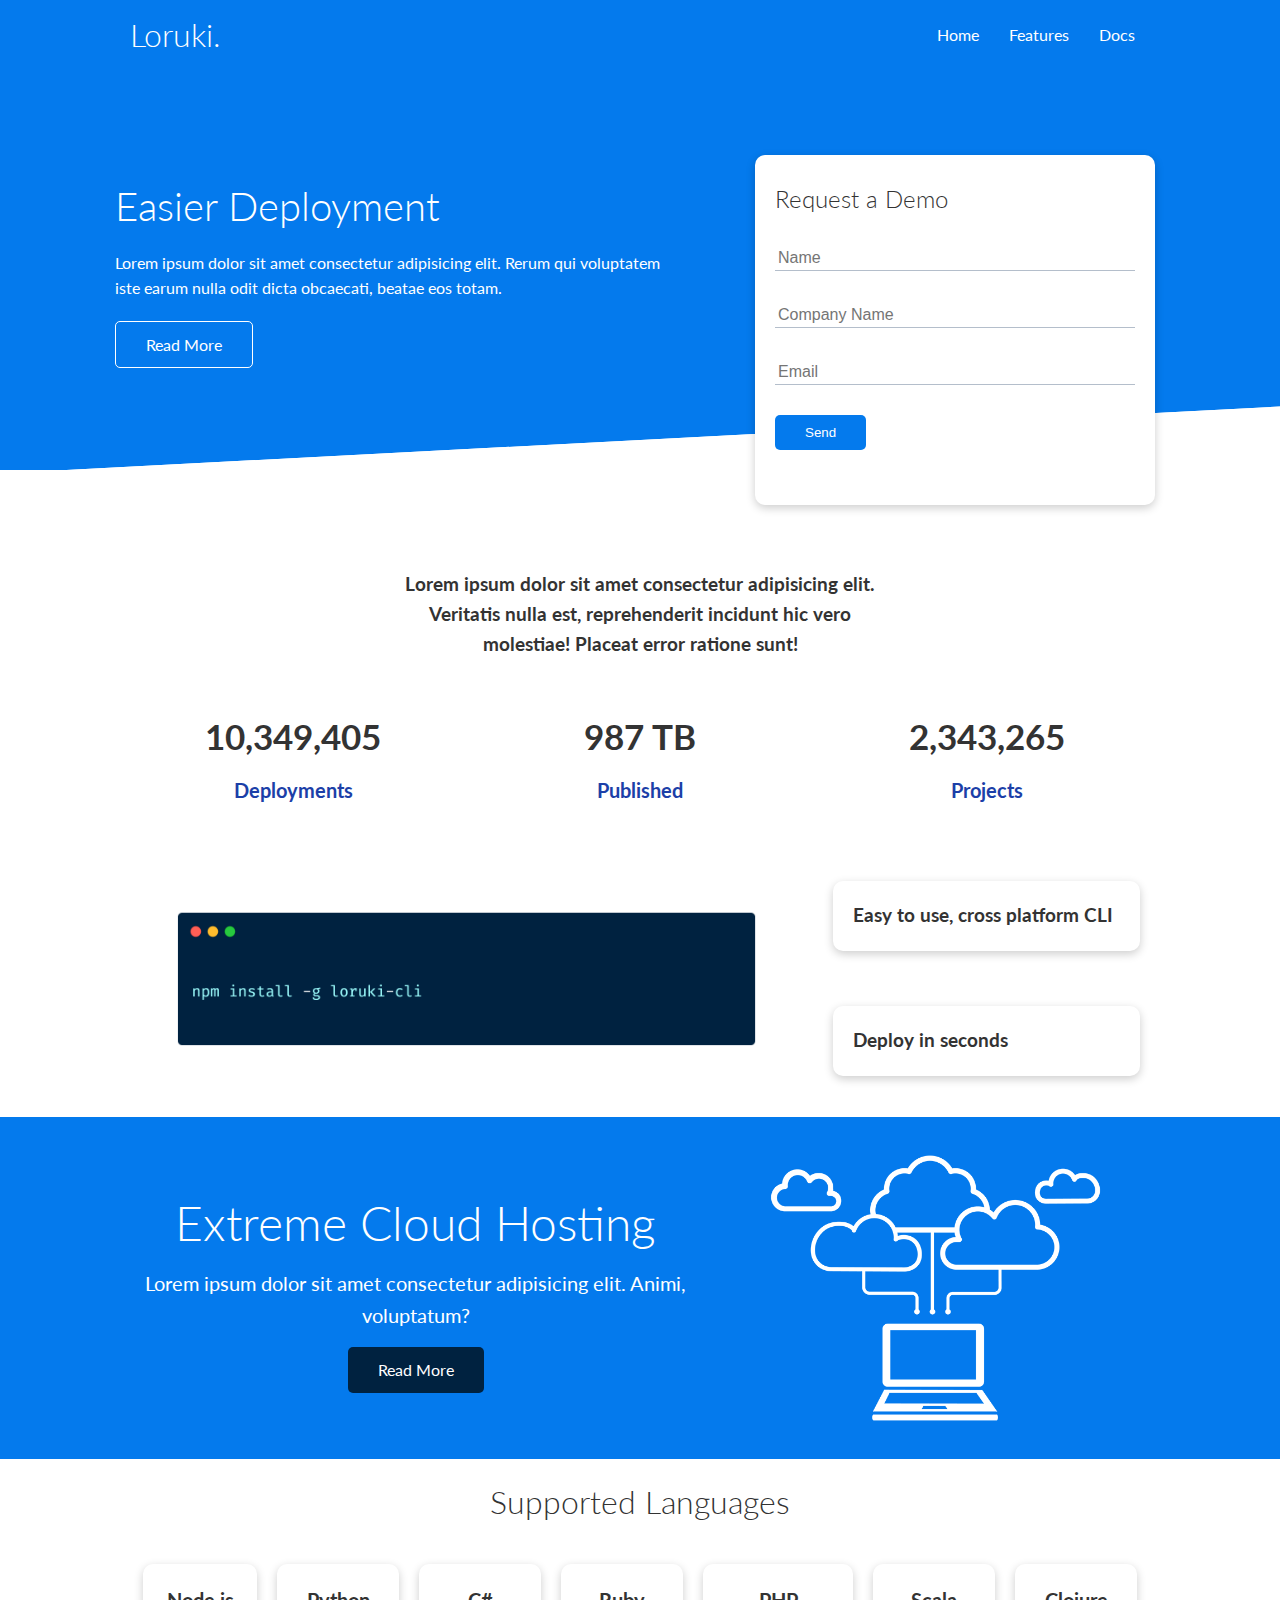
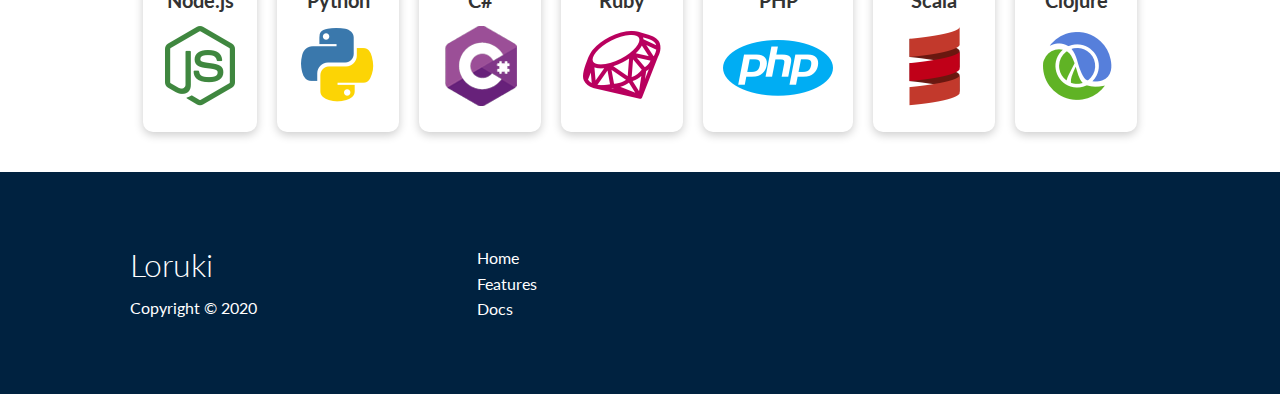
==== Project 1/index.html @ 33ec1b03 "Add files via upload" ====
<!DOCTYPE html>
<html lang="en">
<head>
    <meta charset="UTF-8">
    <meta http-equiv="X-UA-Compatible" content="IE=edge">
    <meta name="viewport" content="width=device-width, initial-scale=1.0">
    <link rel="stylesheet" href="https://cdnjs.cloudflare.com/ajax/libs/font-awesome/5.15.3/css/all.min.css" integrity="sha512-iBBXm8fW90+nuLcSKlbmrPcLa0OT92xO1BIsZ+ywDWZCvqsWgccV3gFoRBv0z+8dLJgyAHIhR35VZc2oM/gI1w==" crossorigin="anonymous" referrerpolicy="no-referrer" />
    <link rel = "stylesheet" href = "css/style.css">
    <link rel = "stylesheet" href = "css/utilities.css">
    <title>Loruki | Cloud Hosting For Everyone</title>
</head>
<body>
    <!-- Navbar -->
    <div class="navbar">

        <div class="container flex">
            <h1 class="logo">Loruki.</h1>
            <nav>

                <ul>

                    <li><a href="index.html">Home</a></li>
                    <li><a href="features.html">Features</a></li>
                    <li><a href="docs.html">Docs</a></li>
                    
                    

                </ul>

            </nav>
        </div>

    </div>

    <!-- Showcase -->

    <section class="showcase">

        <div class="container grid">

            <div class="showcase-text">

                <h1>Easier Deployment</h1>
                <p>Lorem ipsum dolor sit amet consectetur adipisicing elit. Rerum qui voluptatem iste earum nulla odit dicta obcaecati, beatae eos totam.</p>
                <a href="features.html" class="btn btn-outline">Read More</a>
            </div>

            <div class="showcase-form card">

                <h2>Request a Demo</h2>
                <form>
                    <div class="form-control">
                        <input type="text" name="name" placeholder="Name" required>
                    </div>
                    <div class="form-control">
                        <input type="text" name="company" placeholder="Company Name" required>
                    </div>
                    <div class="form-control">
                        <input type="email" name="email" placeholder="Email" required>
                    </div>
                    <input type="submit" value="Send" class="btn btn-primary">
                </form>

            </div>

        </div>

    </section>

    <!-- Stats -->
    <section class="stats">

        <div class="container">

            <h3 class="stats-heading text-center">

                Lorem ipsum dolor sit amet consectetur adipisicing elit. Veritatis nulla est, reprehenderit incidunt hic vero molestiae! Placeat error ratione sunt!

            </h3>

            <div class="grid grid-3 text-center my-4">

                <div>
                    <i class="fas fa-server fa-3x"></i>
                    <h3>10,349,405</h3>
                    <p class="text-secondary">Deployments</p>
                </div>
                <div>
                    <i class="fas fa-upload fa-3x"></i>
                    <h3>987 TB</h3>
                    <p class="text-secondary">Published</p>
                </div>
                <div>
                    <i class="fas fa-project-diagram fa-3x"></i>
                    <h3>2,343,265</h3>
                    <p class="text-secondary">Projects</p>
                </div>

            </div>

        </div>

    </section>

    <!-- Cli -->

    <section class="cli">

        <div class="container grid">

            <img src="images/cli.png" alt="CLI image">
            <div class="card">
                <h3>Easy to use, cross platform CLI</h3>
            </div>
            <div class="card">
                <h3>Deploy in seconds</h3>
            </div>
        </div>

    </section>

    <section class="cloud bg-primary my-2 py-2">

        <div class="container grid">

            <div class="text-center">

                <h2 class="lg">Extreme Cloud Hosting</h2>
                <p class="lead my-1">Lorem ipsum dolor sit amet consectetur adipisicing elit. Animi, voluptatum?</p>
                <a href="features.html" class="btn btn-dark">Read More</a>
            </div>
            <img src="images/cloud.png" alt="">

        </div>

    </section>

    <!-- Languages -->
    <section class="languages">

        <h2 class="md text-center my-2">Supported Languages</h2>
        <div class="container flex">

            <div class="card">
                <h4>Node.js</h4>
                <img src="images/logos/node.png" alt="">
            </div>
            <div class="card">
                <h4>Python</h4>
                <img src="images/logos/python.png" alt="">
              </div>
              <div class="card">
                <h4>C#</h4>
                <img src="images/logos/csharp.png" alt="">
              </div>
              <div class="card">
                <h4>Ruby</h4>
                <img src="images/logos/ruby.png" alt="">
              </div>
              <div class="card">
                <h4>PHP</h4>
                <img src="images/logos/php.png" alt="">
              </div>
              <div class="card">
                <h4>Scala</h4>
                <img src="images/logos/scala.png" alt="">
              </div>
              <div class="card">
                <h4>Clojure</h4>
                <img src="images/logos/clojure.png" alt="">
              </div>

        </div>
    </section>

    <!-- Footer -->

    <footer class="footer bg-dark py-5">

        <div class="container grid grid-3">

            <div>

                <h1>Loruki</h1>
                <p>Copyright &copy; 2020</p>

            </div>

            <nav>

                <ul>
                    <li><a href="index.html">Home</a></li>
                    <li><a href="features.html">Features</a></li>
                    <li><a href="docs.html">Docs</a></li>
                </ul>

            </nav>
            <div class="social">
                <a href="#"><i class="fab fa-github fa-2x"></i></a>
                <a href="#"><i class="fab fa-facebook fa-2x"></i></a>
                <a href="#"><i class="fab fa-instagram fa-2x"></i></a>
                <a href="#"><i class="fab fa-twitter fa-2x"></i></a>
            </div>

        </div>

    </footer>

</body>
</html>
---- Project 1/css/style.css ----
@import url('https://fonts.googleapis.com/css2?family=Lato:wght@300&display=swap');

:root {
    --primary-color: #047aed;
    --secondary-color: #1c3fa8;
    --dark-color: #002240;
    --light-color: #f4f4f4;
    --success-color: #5cb85c;
    --error-color: #d9534f;
}

* {
    box-sizing: border-box;
    padding: 0;
    margin: 0;
}

body {
    font-family: 'Lato', sans-serif;
    color:#333;
    line-height: 1.6;
}

ul {
    list-style-type: none;
}

a {
    text-decoration: none;
    color: #333;
}

h1,
h2 {
    font-weight: 300;
    line-height: 1.2;
    margin: 10px 0;
}

p {
    margin: 10px 0;
}

img {
    width:100%;
}

code, pre {
    background-color: #333;
    color: #fff;
    padding: 10px;
}

/* Navbar */

.navbar {
    background-color: var(--primary-color);
    color: #fff;
    height:70px;
}

.navbar ul {
    display:flex;
}

.navbar a {
    color:#fff;
    padding: 10px;
    margin: 0 5px;
}

.navbar a:hover {
    border-bottom: 2px #fff solid;
}

.navbar .flex {
    justify-content: space-between;
}

/* Showcase */

.showcase {
    height:400px;
    background-color: var(--primary-color);
    color:#fff;
    position: relative;
}

.showcase h1 {
    font-size: 40px;
}

.showcase p {
    margin: 20px 0;
    font-size: 1rem;
}

.showcase .grid {
    grid-template-columns: 55% 45%;
    gap: 30px;
    overflow: visible;
}

.showcase-form {
    position: relative;
    top:60px;
    height: 350px;
    width: 400px;
    padding: 40px;
    z-index: 100;
    justify-self: flex-end;
}

.showcase-form .form-control {
    margin: 30px 0;
}

.showcase-form input[type='text'],
.showcase-form input[type='email'] {
    border: 0;
    border-bottom: 1px solid #b4becb;
    width:100%;
    padding:3px;
    font-size: 16px;
}

.showcase-form input:focus {
    outline:none;
}

.showcase::before, .showcase::after {
    content: '';
    position: absolute;
    height: 100px;
    bottom:-70px;
    right:0;
    left:0;
    background:#fff;
    transform: skewY(-3deg);
    -webkit-transform: skewY(-3deg);
    -moz-transform: skewY(-3deg);
    -ms-transform: skewY(-3deg);
}

/* Stats */

.stats {
    padding-top: 100px;
}

.stats-heading {
    max-width: 500px;
    margin:auto;
}

.stats .grid h3 {
    font-size:35px;
}

.stats .grid p {
    font-size:20px;
    font-weight: bold;
}

/* CLI */

.cli .grid {
    grid-template-columns: repeat(3, 1fr);
    grid-template-rows: repeat(2, 1fr);
}

.cli .grid > *:first-child {
    grid-column: 1/ span 2;
    grid-row: 1 / span 2;
}

/* Cloud */
.cloud .grid {
    grid-template-columns: 4fr 3fr;
}

/* Languages */
.languages .card {
    text-align: center;
    margin:18px 10px 40px;
    transition: transform 0.2s ease-in;
}

.languages .flex {
    flex-wrap: wrap;
}

.languages .card h4 {
    font-size:20px;
    margin-bottom: 10px;
}

.languages .card:hover {
    transform: translateY(-15px);
}

/* Features */

.features-head img , .docs-head img{
    width: 200px;
    justify-self: flex-end;
}

.features-sub-head img {
    width: 300px;
    justify-self: flex-end;
}

.features-main .card > i{
    margin-right: 20px;
}

.features-main .grid {
    padding:30px;
}

.features-main .grid > *:first-child {
    grid-column: 1 / span 3;
}

.features-main .grid > *:nth-child(2) {
    grid-column: 1 / span 2;
}

/* Docs */

.docs-main h3 {
    margin:20px 0;
}

.docs-main .grid {
    grid-template-columns: 1fr 2fr;
    align-items: flex-start;
}

.docs-main nav li {
    font-size: 17px;
    padding-bottom: 5px;
    margin-bottom: 5px;
    border-bottom: 1px solid #ccc;
}

.docs-main a:hover {
    font-weight: bold;
}


/* Footer */

.footer .social a {
    margin:0 10px;
}

/* Showcase text media query */

@media(min-width:768px) and (max-width:930px) {

    .showcase-form {
        width:100%;
    }

    .showcase-text h1 {
        font-size: 4.5vw;
    }
}

/* Tablets and under */

@media(max-width: 768px) {
    .grid,
    .showcase .grid,
    .stats .grid,
    .cli .grid,
    .cloud .grid,
    .features-main .grid,
    .docs-main .grid,
    .features-head .grid,
    .features-sub-head .grid,
    .docs-head .grid {
        grid-template-columns: 1fr;
        grid-template-rows: 1fr;
    }

    .features-main .grid > *:first-child,
    .features-main .grid > *:nth-child(2) {
        grid-column: 1;
    }
    
    .showcase {
        height: auto;
    }

    .showcase-text {
        text-align: center;
        margin-top: 40px;
    }

    .showcase-form {
        justify-self: center;
        margin: auto;
    }

    .cli .grid > *:first-child {
        grid-column: 1;
        grid-row: 1;
    }

    .features-head,
    .features-sub-head,
    .docs-head {
        text-align: center;
    }

    .features-head img,
    .features-sub-head img,
    .docs-head img {
        justify-self: center;
    }

    .social i {
        margin:5px 0;
    }
}


/* Mobile */
@media(max-width: 500px) {
    .navbar {
        height:110px;
    }

    .navbar .flex {
        flex-direction: column;
    }

    .navbar ul {
        padding:10px;
        background-color: rgba(0,0,0,0.1) ;
    }
}
---- Project 1/css/utilities.css ----
.container {
    max-width: 1100px;
    margin: 0 auto;
    overflow: auto;
    padding: 0 40px;
}

.flex {
    display: flex;
    justify-content: center;
    align-items: center;
    height:100%;
}

.grid {
    display:grid;
    grid-template-columns: repeat(2, 1fr);
    gap:20px;
    justify-content: center;
    align-items: center;
    height: 100%;
}

.card {
    background-color: #fff;
    color: #333;
    border-radius: 10px;
    box-shadow: 0 3px 10px rgba(0,0,0,0.2);
    padding: 20px;
    margin: 10px;
}

.btn {
    display: inline-block;
    padding: 10px 30px;
    cursor: pointer;
    background: var(--primary-color);
    color: white;
    border: none;
    border-radius: 5px;
}

.btn-outline {
    background-color: transparent;
    border: 1px #fff solid;
}

.btn:hover {
    transform: scale(0.98);
}

.grid-3 {
    grid-template-columns: repeat(3, 1fr);
}

.text-center {
    text-align: center;
}

/* Alert */
.alert {
    background-color: var(--light-color);
    padding: 10px 20px;
    font-weight: bold;
    margin: 15px 0;
}

.alert i {
    margin-right: 10px;
}

.alert-success {
    background-color: var(--success-color);
    color: #fff;
}

.alert-error {
    background-color: var(--error-color);
    color: #fff;
}



/* Margin */

.my-1 {
    margin: 1rem 0;
}

.my-2 {
    margin: 1.5rem 0;
}

.my-3 {
    margin: 2rem 0;
}

.my-4 {
    margin: 3rem 0;
}

.my-5 {
    margin: 4rem 0;
}

.m-1 {
    margin: 1rem;
}

.m-2 {
    margin: 1.5rem;
}

.m-3 {
    margin: 2rem;
}

.m-4 {
    margin: 3rem;
}

.m-5 {
    margin: 4rem;
}

/* Padding */
.py-1 {
    padding: 1rem 0;
}

.py-2 {
    padding: 1.5rem 0;
}

.py-3 {
    padding: 2rem 0;
}

.py-4 {
    padding: 3rem 0;
}

.py-5 {
    padding: 4rem 0;
}

.p-1 {
    padding: 1rem;
}

.p-2 {
    padding: 1.5rem;
}

.p-3 {
    padding: 2rem;
}

.p-4 {
    padding: 3rem;
}

.p-5 {
    padding: 4rem;
}

/* Backgrounds & colored buttons*/

.bg-primary, .btn-primary {
    background-color: var(--primary-color);
    color: #fff;
}

.bg-secondary, .btn-secondary {
    background-color: var(--secondary-color);
    color: #fff;
}

.bg-dark, .btn-dark {
    background-color: var(--dark-color);
    color: #fff;
}

.bg-light, .btn-light {
    background-color: var(--light-color);
    color: #333;
}

.bg-primary a, .btn-primary a,
.bg-secondary a, .btn-secondary a,
.bg-dark a, .btn-dark a {
    color:#fff;
}

/* Text colors */
.text-primary {
    color: var(--primary-color);
    
}

.text-secondary {
    color: var(--secondary-color);
}

.text-dark {
    color: var(--dark-color);
}

.text-light {
    color: var(--light-color);
}

/* Text sizes */

.lead {
    font-size:20px;
}

.sm {
    font-size: 1rem;
}

.md {
    font-size: 2rem;
}

.lg {
    font-size: 3rem;
}

.xl {
    font-size: 4rem;
}
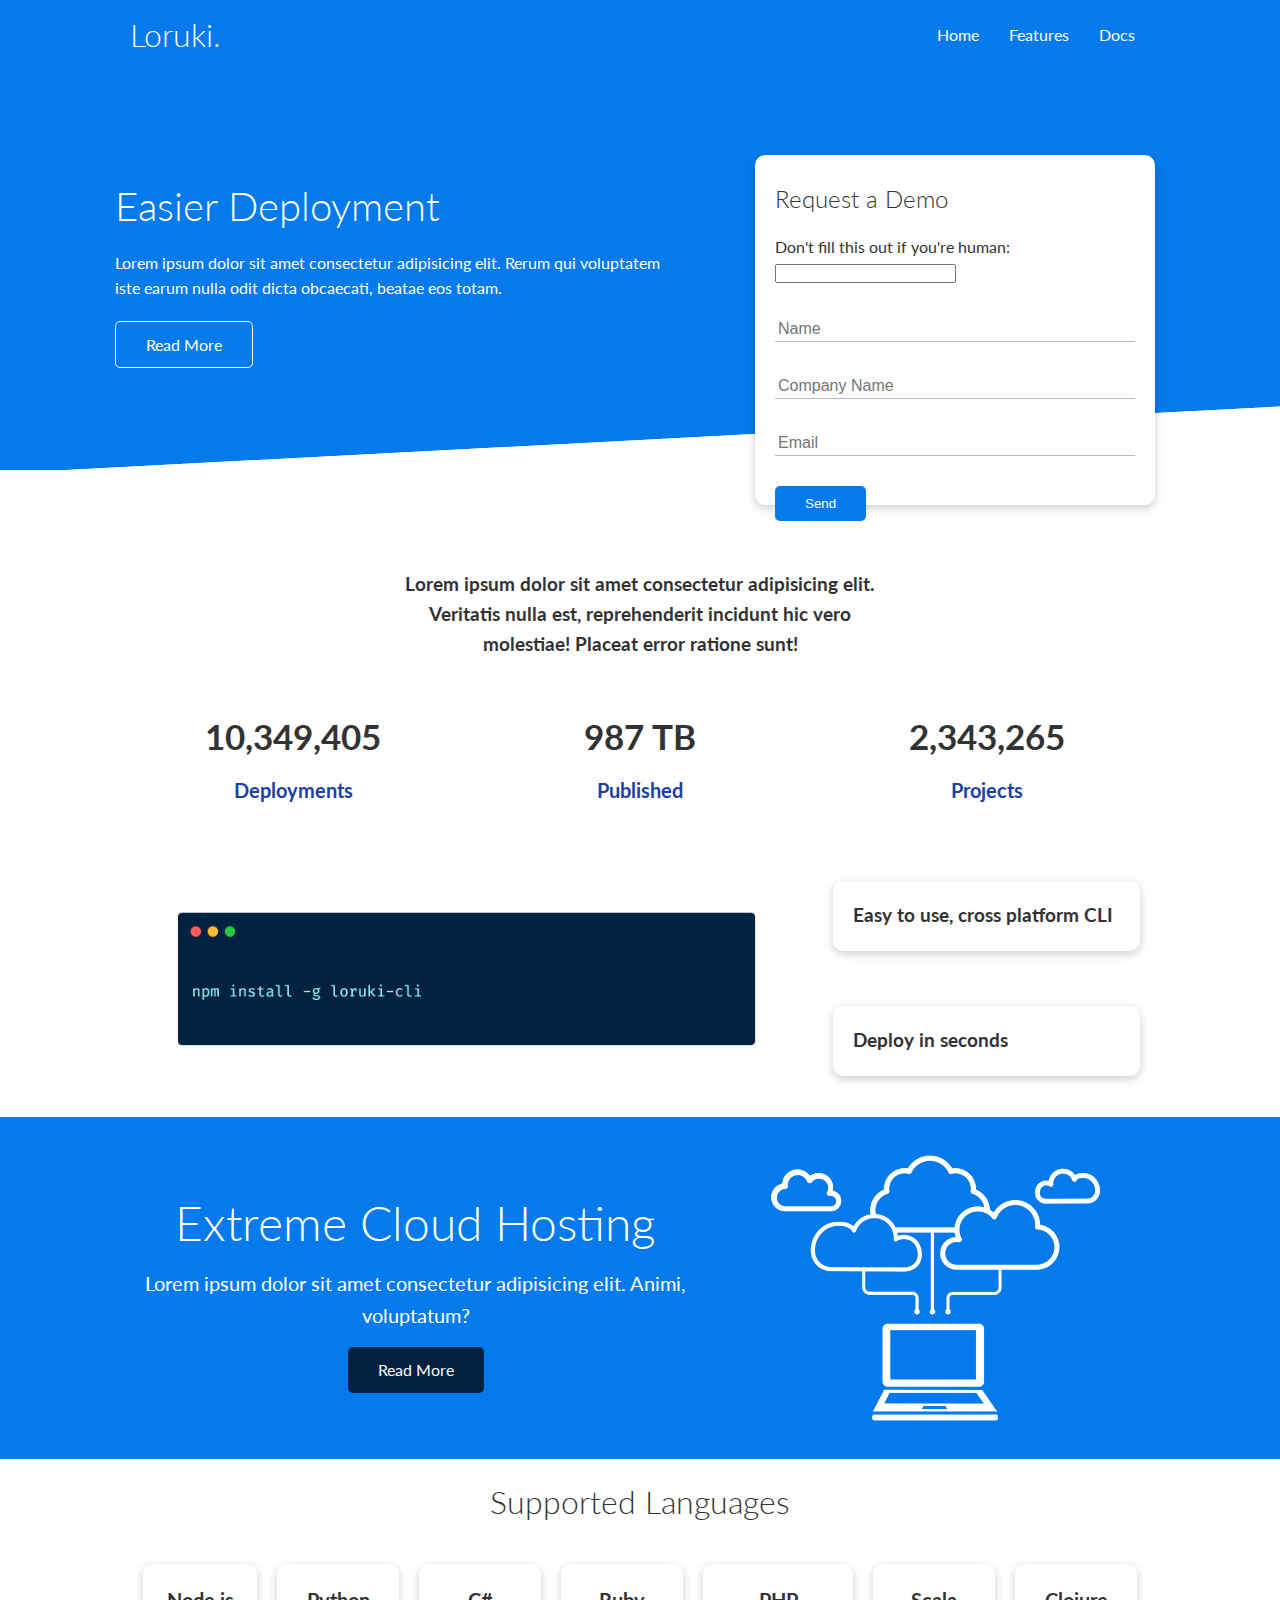
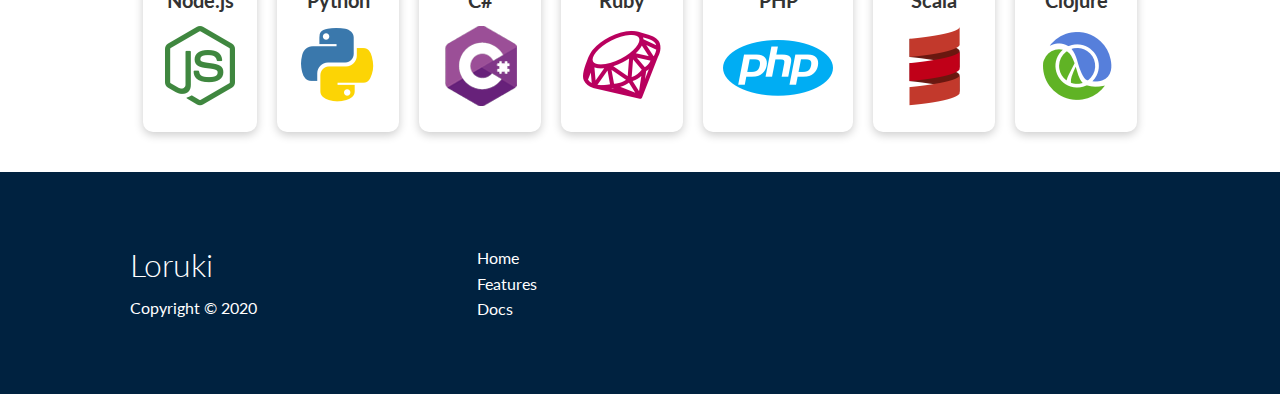
==== commit 7956be63: "Update index.html" ====
--- a/Project 1/index.html
+++ b/Project 1/index.html
@@ -48,7 +48,11 @@
             <div class="showcase-form card">
 
                 <h2>Request a Demo</h2>
-                <form>
+                  <form name="contact" method="POST" netlify-honeypot="bot-field" data-netlify="true">
+                    <input type="hidden" name="form-name" value="contact">
+                    <p class="hidden">
+                        <label>Don't fill this out if you're human: <input name="bot-field" /></label>
+                    </p>
                     <div class="form-control">
                         <input type="text" name="name" placeholder="Name" required>
                     </div>
@@ -207,4 +211,4 @@
     </footer>
 
 </body>
-</html>+</html>
